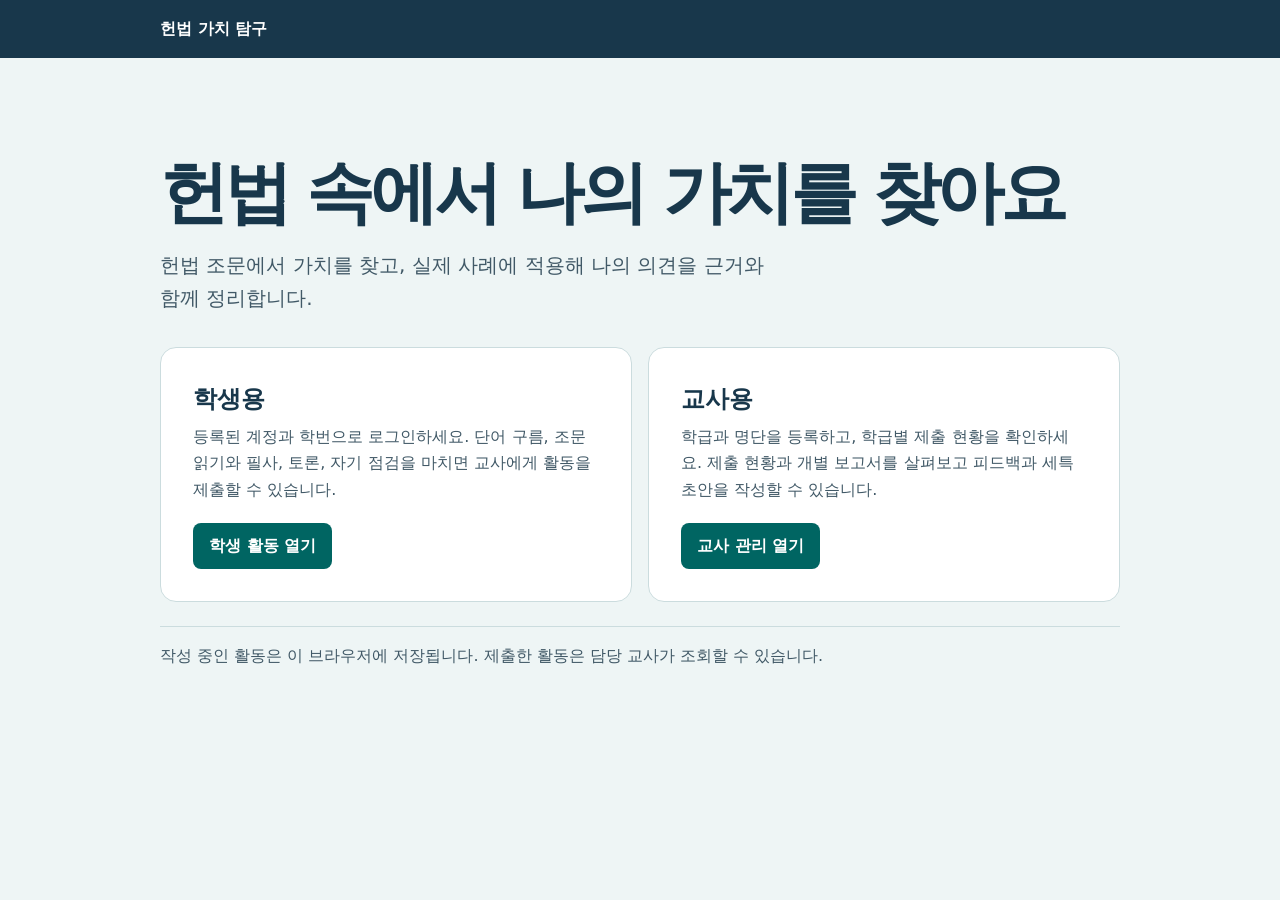
==== index.html @ 85c702eb "학급 명단 인증과 Supabase 제출 관리 연결" ====
<!doctype html>
<html lang="ko">
<head>
<meta charset="utf-8">
<meta name="viewport" content="width=device-width, initial-scale=1">
<meta name="description" content="헌법 가치 탐구 수업의 학생 활동과 교사용 제출 관리를 한곳에서 이용합니다.">
<title>헌법 가치 탐구</title>
<style>
:root{color-scheme:light;--ink:#18374b;--muted:#415967;--accent:#006562;--line:#cbdcde;--background:#eef5f5}
*{box-sizing:border-box}
body{margin:0;background:var(--background);color:var(--ink);font:1rem/1.65 system-ui,"Malgun Gothic",sans-serif}
header{padding:1rem max(1.25rem,calc((100% - 960px)/2));background:var(--ink);color:white;font-weight:750}
main{width:min(960px,100% - 2.5rem);margin:clamp(2.25rem,8vw,6rem) auto 3rem}
h1{font-size:clamp(2.25rem,7vw,4.25rem);line-height:1.15;letter-spacing:-.065em;margin:0 0 1rem}
.lead{font-size:clamp(1.05rem,2.4vw,1.25rem);max-width:38rem;color:var(--muted);margin:0 0 2rem}
.roles{display:grid;grid-template-columns:repeat(2,minmax(0,1fr));gap:1rem}
article{background:#fff;border:1px solid var(--line);border-radius:16px;padding:clamp(1.1rem,4vw,2rem);display:flex;flex-direction:column;align-items:flex-start}
h2{margin:0 0 .3rem;font-size:1.5rem}
article p{margin:0 0 1.25rem;color:var(--muted)}
a{margin-top:auto;display:inline-block;background:var(--accent);padding:.6rem 1rem;border-radius:8px;color:white;font-weight:700;text-decoration:none}
a:hover{background:#004e4b}a:focus-visible{outline:3px solid var(--ink);outline-offset:3px}
aside{margin-top:1.5rem;border-top:1px solid var(--line);padding-top:1rem;color:var(--muted)}
@media(max-width:630px){.roles{grid-template-columns:1fr}}
</style>
</head>
<body>
<header>헌법 가치 탐구</header>
<main>
<h1>헌법 속에서 나의 가치를 찾아요</h1>
<p class="lead">헌법 조문에서 가치를 찾고, 실제 사례에 적용해 나의 의견을 근거와 함께 정리합니다.</p>
<section class="roles" aria-label="사용할 화면 선택">
<article><h2>학생용</h2><p>등록된 계정과 학번으로 로그인하세요. 단어 구름, 조문 읽기와 필사, 토론, 자기 점검을 마치면 교사에게 활동을 제출할 수 있습니다.</p><a href="student.html">학생 활동 열기</a></article>
<article><h2>교사용</h2><p>학급과 명단을 등록하고, 학급별 제출 현황을 확인하세요. 제출 현황과 개별 보고서를 살펴보고 피드백과 세특 초안을 작성할 수 있습니다.</p><a href="teacher.html">교사 관리 열기</a></article>
</section>
<aside>작성 중인 활동은 이 브라우저에 저장됩니다. 제출한 활동은 담당 교사가 조회할 수 있습니다.</aside>
</main>
</body>
</html>
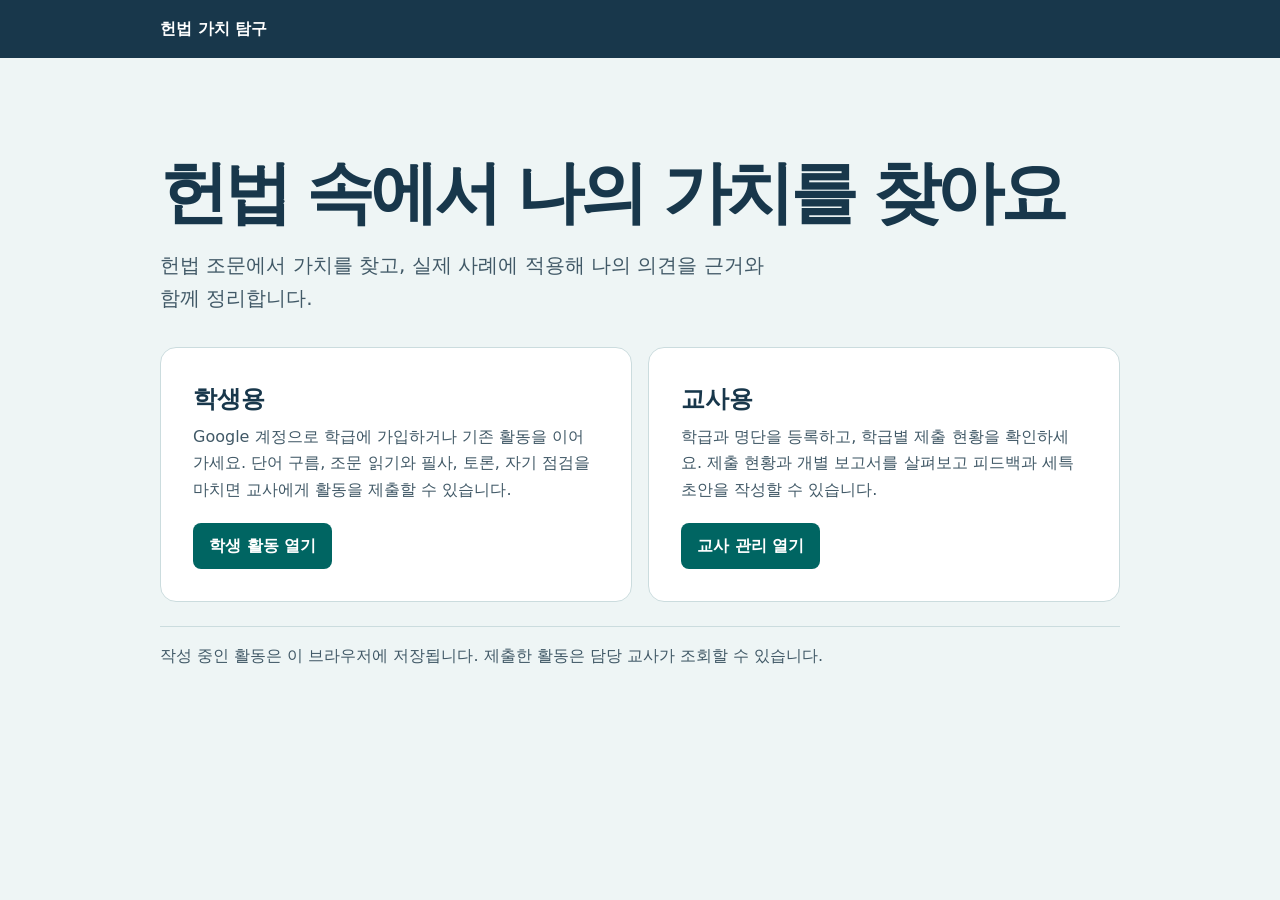
==== commit 085fbed3: "학생 첫 가입을 Google 인증과 학급 등록으로 분리" ====
--- a/index.html
+++ b/index.html
@@ -29,7 +29,7 @@
 <h1>헌법 속에서 나의 가치를 찾아요</h1>
 <p class="lead">헌법 조문에서 가치를 찾고, 실제 사례에 적용해 나의 의견을 근거와 함께 정리합니다.</p>
 <section class="roles" aria-label="사용할 화면 선택">
-<article><h2>학생용</h2><p>등록된 계정과 학번으로 로그인하세요. 단어 구름, 조문 읽기와 필사, 토론, 자기 점검을 마치면 교사에게 활동을 제출할 수 있습니다.</p><a href="student.html">학생 활동 열기</a></article>
+<article><h2>학생용</h2><p>Google 계정으로 학급에 가입하거나 기존 활동을 이어가세요. 단어 구름, 조문 읽기와 필사, 토론, 자기 점검을 마치면 교사에게 활동을 제출할 수 있습니다.</p><a href="student.html">학생 활동 열기</a></article>
 <article><h2>교사용</h2><p>학급과 명단을 등록하고, 학급별 제출 현황을 확인하세요. 제출 현황과 개별 보고서를 살펴보고 피드백과 세특 초안을 작성할 수 있습니다.</p><a href="teacher.html">교사 관리 열기</a></article>
 </section>
 <aside>작성 중인 활동은 이 브라우저에 저장됩니다. 제출한 활동은 담당 교사가 조회할 수 있습니다.</aside>
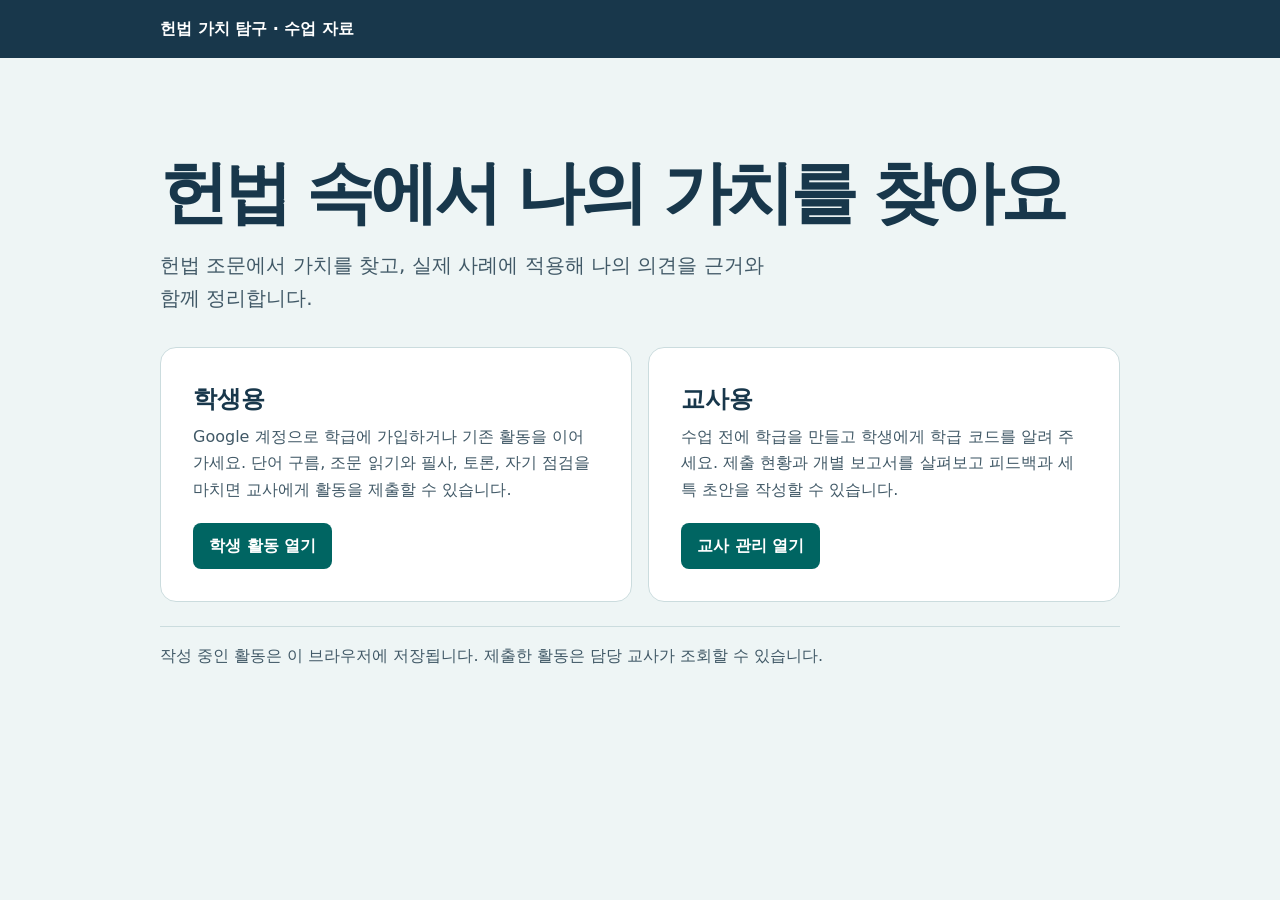
==== commit d1b45e96: "수업용 교사 준비와 학생 참여 절차를 화면별로 안내" ====
--- a/index.html
+++ b/index.html
@@ -24,13 +24,13 @@
 </style>
 </head>
 <body>
-<header>헌법 가치 탐구</header>
+<header>헌법 가치 탐구 · 수업 자료</header>
 <main>
 <h1>헌법 속에서 나의 가치를 찾아요</h1>
 <p class="lead">헌법 조문에서 가치를 찾고, 실제 사례에 적용해 나의 의견을 근거와 함께 정리합니다.</p>
 <section class="roles" aria-label="사용할 화면 선택">
 <article><h2>학생용</h2><p>Google 계정으로 학급에 가입하거나 기존 활동을 이어가세요. 단어 구름, 조문 읽기와 필사, 토론, 자기 점검을 마치면 교사에게 활동을 제출할 수 있습니다.</p><a href="student.html">학생 활동 열기</a></article>
-<article><h2>교사용</h2><p>학급과 명단을 등록하고, 학급별 제출 현황을 확인하세요. 제출 현황과 개별 보고서를 살펴보고 피드백과 세특 초안을 작성할 수 있습니다.</p><a href="teacher.html">교사 관리 열기</a></article>
+<article><h2>교사용</h2><p>수업 전에 학급을 만들고 학생에게 학급 코드를 알려 주세요. 제출 현황과 개별 보고서를 살펴보고 피드백과 세특 초안을 작성할 수 있습니다.</p><a href="teacher.html">교사 관리 열기</a></article>
 </section>
 <aside>작성 중인 활동은 이 브라우저에 저장됩니다. 제출한 활동은 담당 교사가 조회할 수 있습니다.</aside>
 </main>
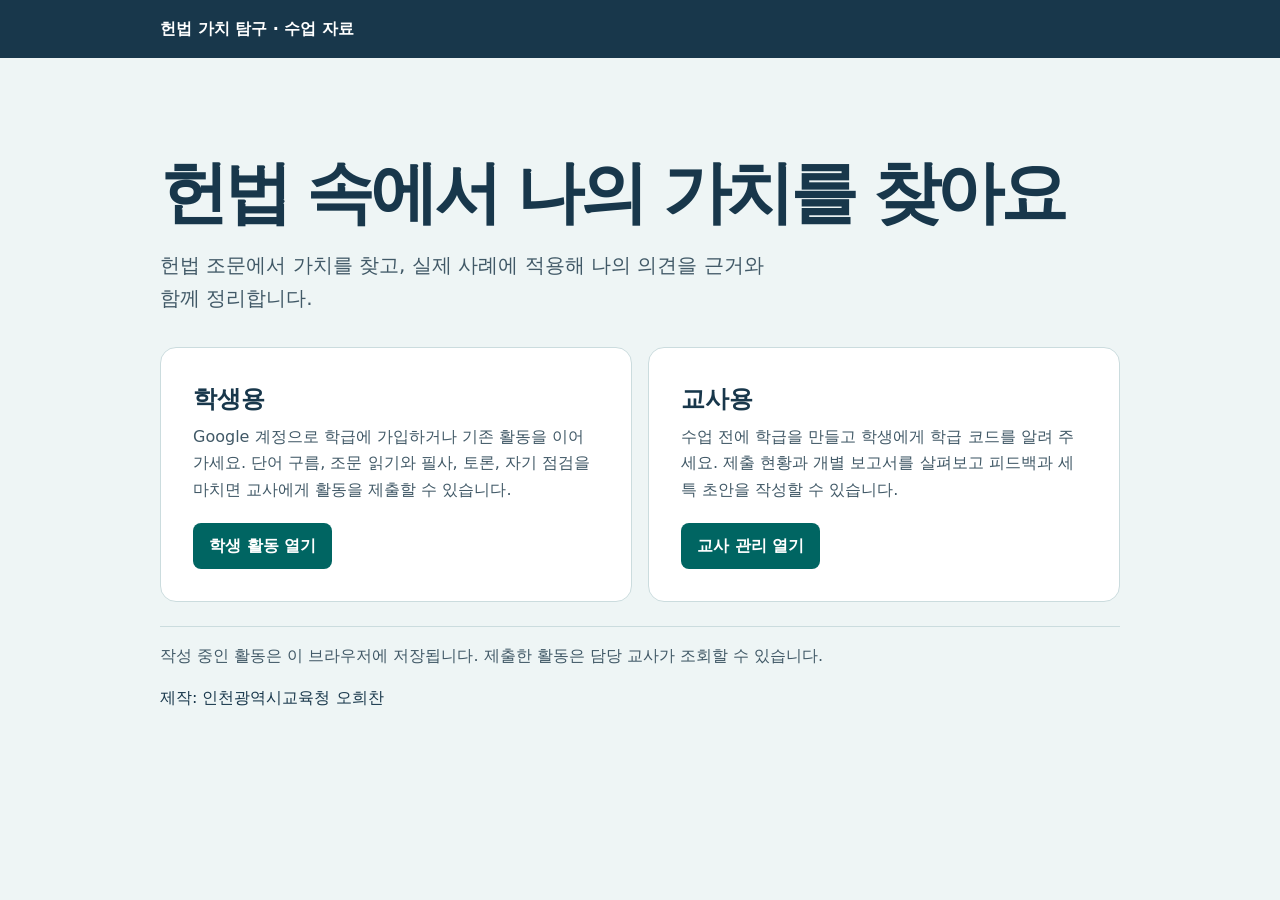
==== commit 4fc9fc51: "첫 화면 제작자와 교사 가입 코드 문의처 표기" ====
--- a/index.html
+++ b/index.html
@@ -33,6 +33,7 @@
 <article><h2>교사용</h2><p>수업 전에 학급을 만들고 학생에게 학급 코드를 알려 주세요. 제출 현황과 개별 보고서를 살펴보고 피드백과 세특 초안을 작성할 수 있습니다.</p><a href="teacher.html">교사 관리 열기</a></article>
 </section>
 <aside>작성 중인 활동은 이 브라우저에 저장됩니다. 제출한 활동은 담당 교사가 조회할 수 있습니다.</aside>
+<footer><p>제작: 인천광역시교육청 오희찬</p></footer>
 </main>
 </body>
 </html>
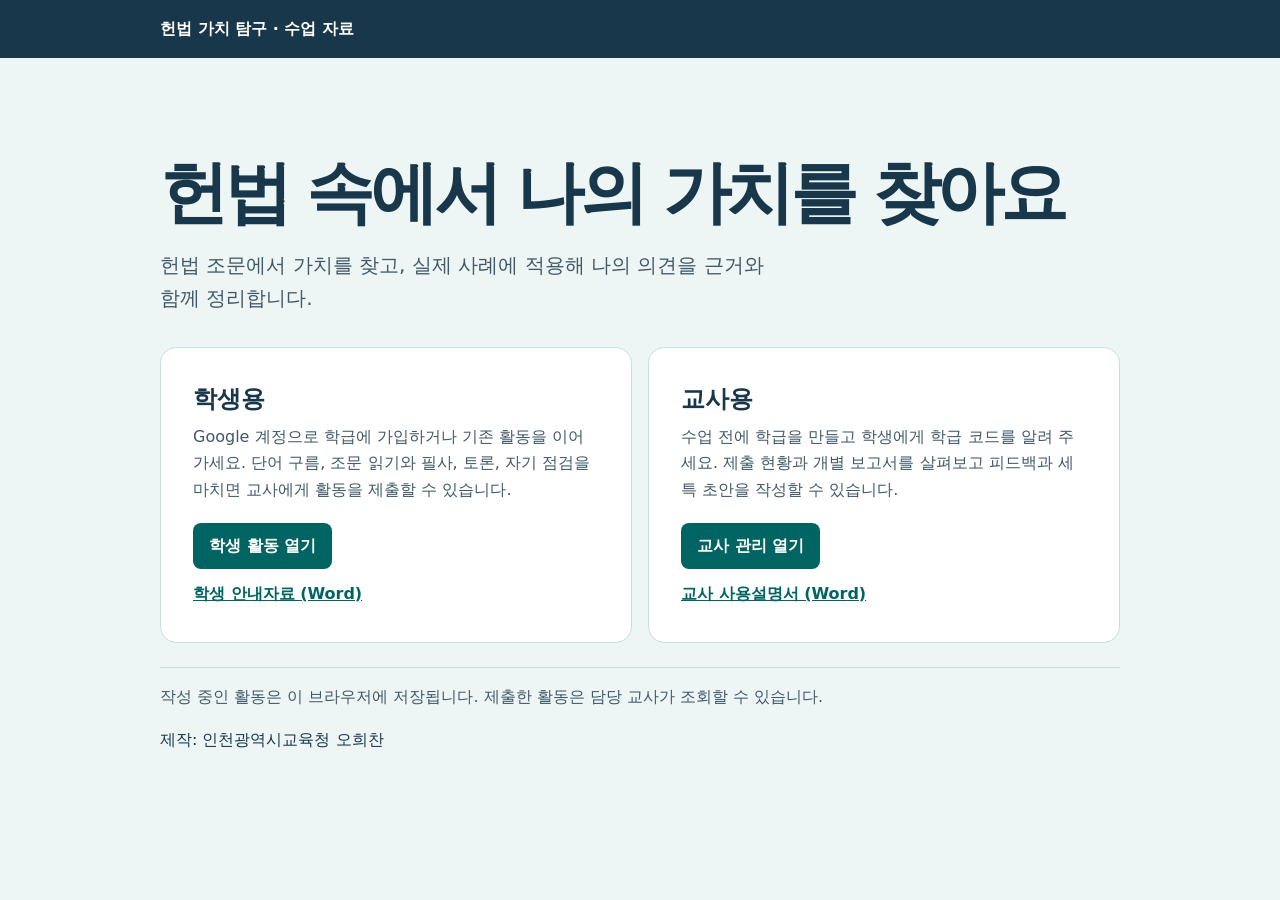
==== commit a5538aec: "수업용 학생·교사 Word 안내자료 배포" ====
--- a/index.html
+++ b/index.html
@@ -21,6 +21,7 @@
 a:hover{background:#004e4b}a:focus-visible{outline:3px solid var(--ink);outline-offset:3px}
 aside{margin-top:1.5rem;border-top:1px solid var(--line);padding-top:1rem;color:var(--muted)}
 @media(max-width:630px){.roles{grid-template-columns:1fr}}
+.guide{margin-top:.55rem;padding:.2rem 0;background:transparent;color:var(--accent);text-decoration:underline}.guide:hover{background:transparent}
 </style>
 </head>
 <body>
@@ -29,8 +30,8 @@
 <h1>헌법 속에서 나의 가치를 찾아요</h1>
 <p class="lead">헌법 조문에서 가치를 찾고, 실제 사례에 적용해 나의 의견을 근거와 함께 정리합니다.</p>
 <section class="roles" aria-label="사용할 화면 선택">
-<article><h2>학생용</h2><p>Google 계정으로 학급에 가입하거나 기존 활동을 이어가세요. 단어 구름, 조문 읽기와 필사, 토론, 자기 점검을 마치면 교사에게 활동을 제출할 수 있습니다.</p><a href="student.html">학생 활동 열기</a></article>
-<article><h2>교사용</h2><p>수업 전에 학급을 만들고 학생에게 학급 코드를 알려 주세요. 제출 현황과 개별 보고서를 살펴보고 피드백과 세특 초안을 작성할 수 있습니다.</p><a href="teacher.html">교사 관리 열기</a></article>
+<article><h2>학생용</h2><p>Google 계정으로 학급에 가입하거나 기존 활동을 이어가세요. 단어 구름, 조문 읽기와 필사, 토론, 자기 점검을 마치면 교사에게 활동을 제출할 수 있습니다.</p><a href="student.html">학생 활동 열기</a><a class="guide" href="guides/student-guide.docx" download>학생 안내자료 (Word)</a></article>
+<article><h2>교사용</h2><p>수업 전에 학급을 만들고 학생에게 학급 코드를 알려 주세요. 제출 현황과 개별 보고서를 살펴보고 피드백과 세특 초안을 작성할 수 있습니다.</p><a href="teacher.html">교사 관리 열기</a><a class="guide" href="guides/teacher-guide.docx" download>교사 사용설명서 (Word)</a></article>
 </section>
 <aside>작성 중인 활동은 이 브라우저에 저장됩니다. 제출한 활동은 담당 교사가 조회할 수 있습니다.</aside>
 <footer><p>제작: 인천광역시교육청 오희찬</p></footer>
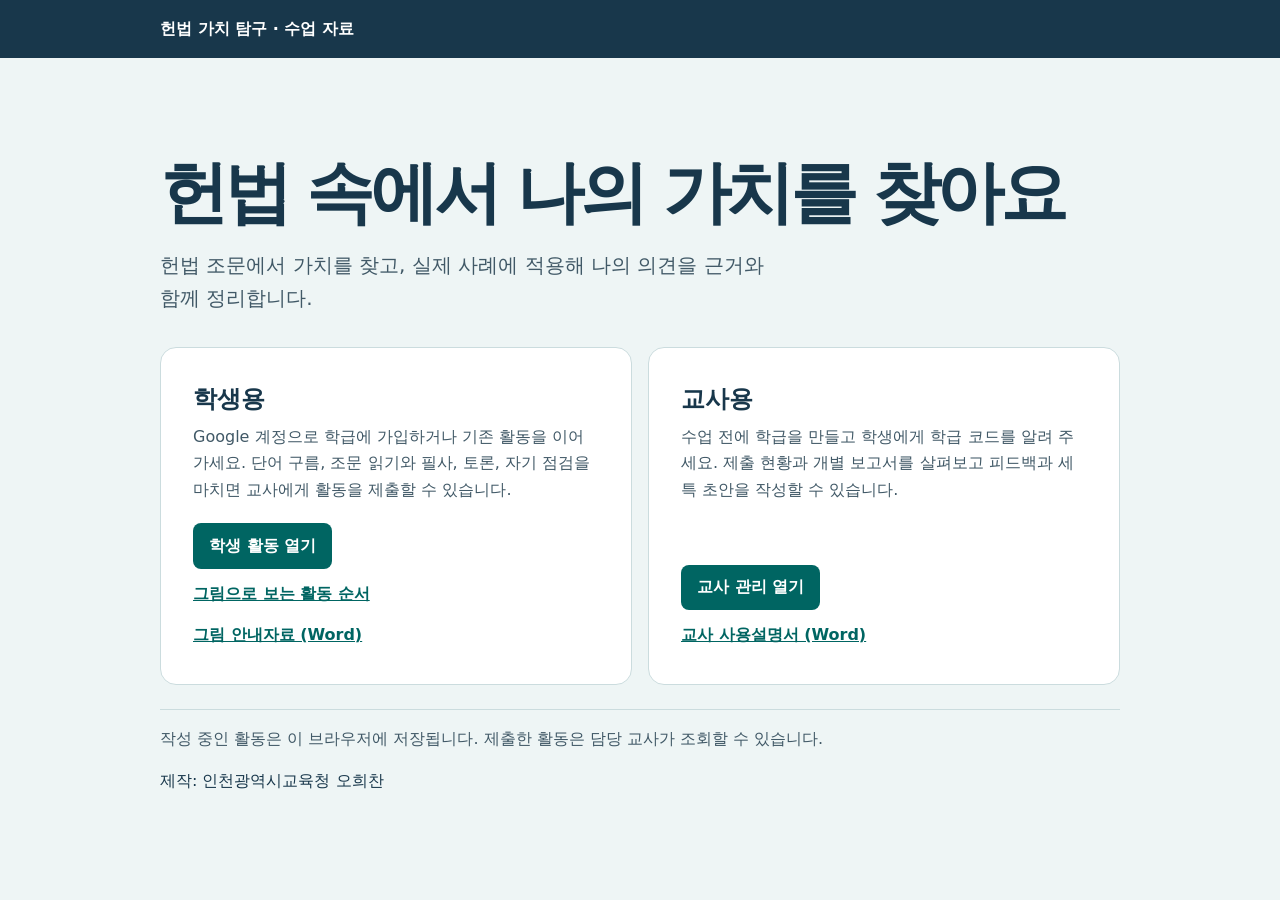
==== commit 1161c9e0: "학생 활동 순서를 그림 안내판과 인쇄용 Word로 제공" ====
--- a/index.html
+++ b/index.html
@@ -30,7 +30,7 @@
 <h1>헌법 속에서 나의 가치를 찾아요</h1>
 <p class="lead">헌법 조문에서 가치를 찾고, 실제 사례에 적용해 나의 의견을 근거와 함께 정리합니다.</p>
 <section class="roles" aria-label="사용할 화면 선택">
-<article><h2>학생용</h2><p>Google 계정으로 학급에 가입하거나 기존 활동을 이어가세요. 단어 구름, 조문 읽기와 필사, 토론, 자기 점검을 마치면 교사에게 활동을 제출할 수 있습니다.</p><a href="student.html">학생 활동 열기</a><a class="guide" href="guides/student-guide.docx" download>학생 안내자료 (Word)</a></article>
+<article><h2>학생용</h2><p>Google 계정으로 학급에 가입하거나 기존 활동을 이어가세요. 단어 구름, 조문 읽기와 필사, 토론, 자기 점검을 마치면 교사에게 활동을 제출할 수 있습니다.</p><a href="student.html">학생 활동 열기</a><a class="guide" href="guides/student-poster.png">그림으로 보는 활동 순서</a><a class="guide" href="guides/student-visual-guide.docx" download>그림 안내자료 (Word)</a></article>
 <article><h2>교사용</h2><p>수업 전에 학급을 만들고 학생에게 학급 코드를 알려 주세요. 제출 현황과 개별 보고서를 살펴보고 피드백과 세특 초안을 작성할 수 있습니다.</p><a href="teacher.html">교사 관리 열기</a><a class="guide" href="guides/teacher-guide.docx" download>교사 사용설명서 (Word)</a></article>
 </section>
 <aside>작성 중인 활동은 이 브라우저에 저장됩니다. 제출한 활동은 담당 교사가 조회할 수 있습니다.</aside>
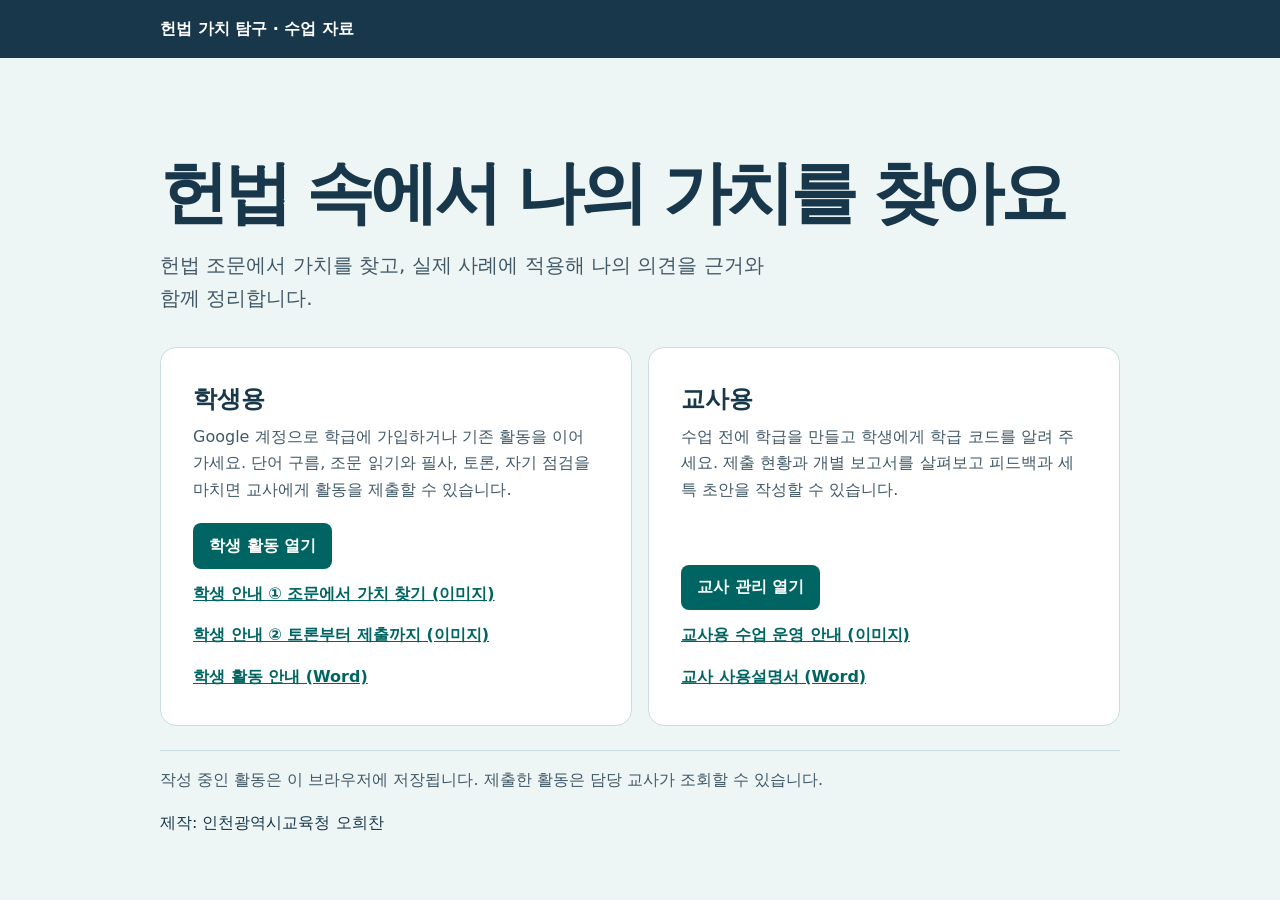
==== commit 2e902615: "Publish illustrated activity manuals for students and teachers" ====
--- a/index.html
+++ b/index.html
@@ -30,8 +30,8 @@
 <h1>헌법 속에서 나의 가치를 찾아요</h1>
 <p class="lead">헌법 조문에서 가치를 찾고, 실제 사례에 적용해 나의 의견을 근거와 함께 정리합니다.</p>
 <section class="roles" aria-label="사용할 화면 선택">
-<article><h2>학생용</h2><p>Google 계정으로 학급에 가입하거나 기존 활동을 이어가세요. 단어 구름, 조문 읽기와 필사, 토론, 자기 점검을 마치면 교사에게 활동을 제출할 수 있습니다.</p><a href="student.html">학생 활동 열기</a><a class="guide" href="guides/student-poster.png">그림으로 보는 활동 순서</a><a class="guide" href="guides/student-visual-guide.docx" download>그림 안내자료 (Word)</a></article>
-<article><h2>교사용</h2><p>수업 전에 학급을 만들고 학생에게 학급 코드를 알려 주세요. 제출 현황과 개별 보고서를 살펴보고 피드백과 세특 초안을 작성할 수 있습니다.</p><a href="teacher.html">교사 관리 열기</a><a class="guide" href="guides/teacher-guide.docx" download>교사 사용설명서 (Word)</a></article>
+<article><h2>학생용</h2><p>Google 계정으로 학급에 가입하거나 기존 활동을 이어가세요. 단어 구름, 조문 읽기와 필사, 토론, 자기 점검을 마치면 교사에게 활동을 제출할 수 있습니다.</p><a href="student.html">학생 활동 열기</a><a class="guide" href="guides/student-activity-1.png">학생 안내 ① 조문에서 가치 찾기 (이미지)</a><a class="guide" href="guides/student-activity-2.png">학생 안내 ② 토론부터 제출까지 (이미지)</a><a class="guide" href="guides/student-guide.docx" download>학생 활동 안내 (Word)</a></article>
+<article><h2>교사용</h2><p>수업 전에 학급을 만들고 학생에게 학급 코드를 알려 주세요. 제출 현황과 개별 보고서를 살펴보고 피드백과 세특 초안을 작성할 수 있습니다.</p><a href="teacher.html">교사 관리 열기</a><a class="guide" href="guides/teacher-activity.png">교사용 수업 운영 안내 (이미지)</a><a class="guide" href="guides/teacher-guide.docx" download>교사 사용설명서 (Word)</a></article>
 </section>
 <aside>작성 중인 활동은 이 브라우저에 저장됩니다. 제출한 활동은 담당 교사가 조회할 수 있습니다.</aside>
 <footer><p>제작: 인천광역시교육청 오희찬</p></footer>
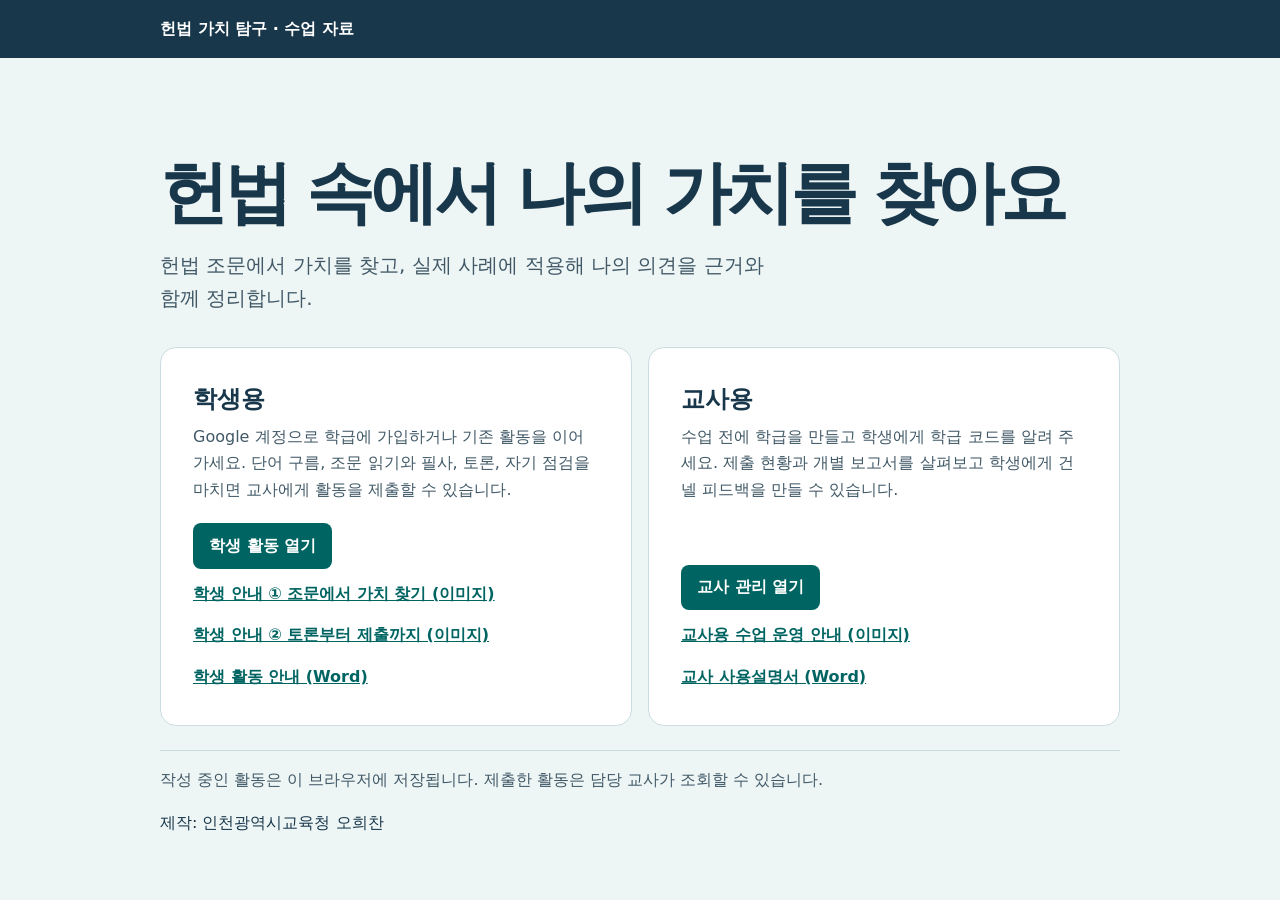
==== commit 47ef39ee: "Restore source titles, map lesson values and simplify teacher feedback" ====
--- a/index.html
+++ b/index.html
@@ -31,7 +31,7 @@
 <p class="lead">헌법 조문에서 가치를 찾고, 실제 사례에 적용해 나의 의견을 근거와 함께 정리합니다.</p>
 <section class="roles" aria-label="사용할 화면 선택">
 <article><h2>학생용</h2><p>Google 계정으로 학급에 가입하거나 기존 활동을 이어가세요. 단어 구름, 조문 읽기와 필사, 토론, 자기 점검을 마치면 교사에게 활동을 제출할 수 있습니다.</p><a href="student.html">학생 활동 열기</a><a class="guide" href="guides/student-activity-1.png">학생 안내 ① 조문에서 가치 찾기 (이미지)</a><a class="guide" href="guides/student-activity-2.png">학생 안내 ② 토론부터 제출까지 (이미지)</a><a class="guide" href="guides/student-guide.docx" download>학생 활동 안내 (Word)</a></article>
-<article><h2>교사용</h2><p>수업 전에 학급을 만들고 학생에게 학급 코드를 알려 주세요. 제출 현황과 개별 보고서를 살펴보고 피드백과 세특 초안을 작성할 수 있습니다.</p><a href="teacher.html">교사 관리 열기</a><a class="guide" href="guides/teacher-activity.png">교사용 수업 운영 안내 (이미지)</a><a class="guide" href="guides/teacher-guide.docx" download>교사 사용설명서 (Word)</a></article>
+<article><h2>교사용</h2><p>수업 전에 학급을 만들고 학생에게 학급 코드를 알려 주세요. 제출 현황과 개별 보고서를 살펴보고 학생에게 건넬 피드백을 만들 수 있습니다.</p><a href="teacher.html">교사 관리 열기</a><a class="guide" href="guides/teacher-activity.png">교사용 수업 운영 안내 (이미지)</a><a class="guide" href="guides/teacher-guide.docx" download>교사 사용설명서 (Word)</a></article>
 </section>
 <aside>작성 중인 활동은 이 브라우저에 저장됩니다. 제출한 활동은 담당 교사가 조회할 수 있습니다.</aside>
 <footer><p>제작: 인천광역시교육청 오희찬</p></footer>
